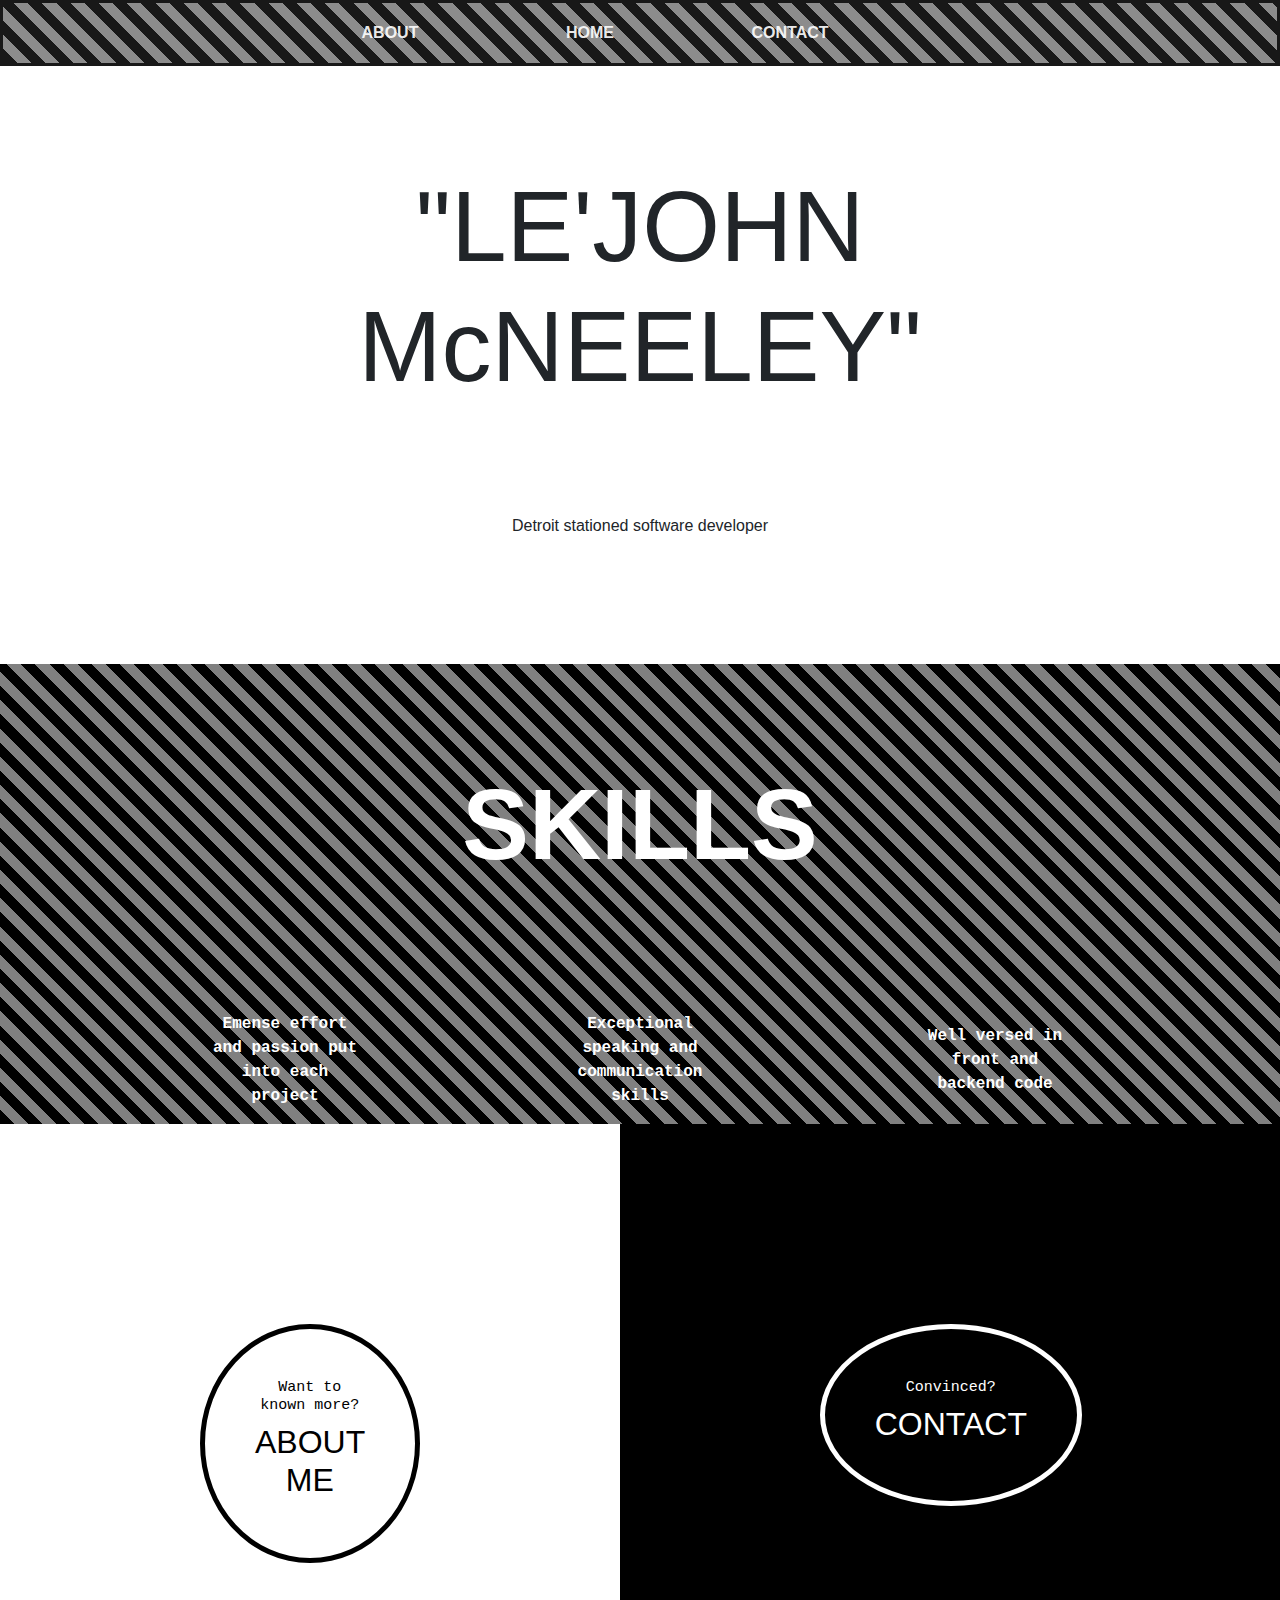
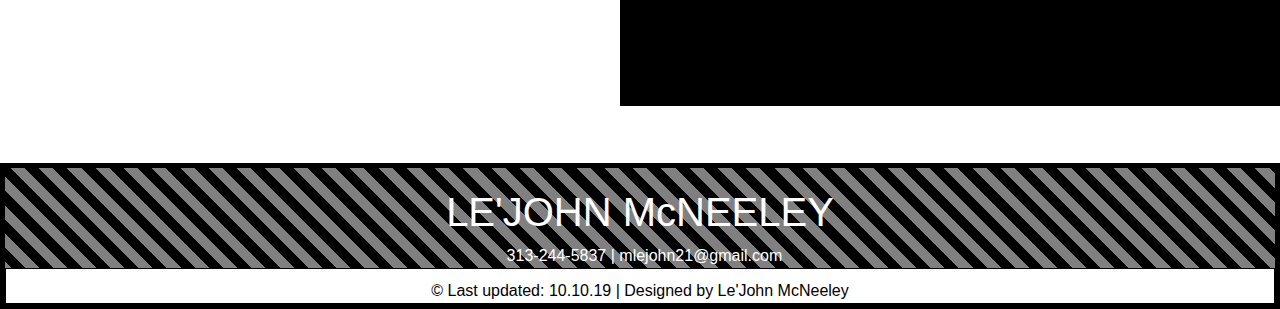
==== Pages/Html/Index.html @ 683cfdb3 "first push" ====
<!DOCTYPE html>
<html>

<head>
    <meta charset="utf-8">
    <title></title>
    <meta name="author" content="">
    <meta name="description" content="">
    <meta name="viewport" content="width=device-width, initial-scale=1">

    <link rel="stylesheet" href="https://use.fontawesome.com/releases/v5.2.0/css/all.css"
        integrity="sha384-hWVjflwFxL6sNzntih27bfxkr27PmbbK/iSvJ+a4+0owXq79v+lsFkW54bOGbiDQ" crossorigin="anonymous">
    <link href="css/normalize.css" rel="stylesheet">
    <link href="../css/index.css" rel="stylesheet">
    <link rel="stylesheet" href="https://stackpath.bootstrapcdn.com/bootstrap/4.3.1/css/bootstrap.min.css"
        integrity="sha384-ggOyR0iXCbMQv3Xipma34MD+dH/1fQ784/j6cY/iJTQUOhcWr7x9JvoRxT2MZw1T" crossorigin="anonymous">
</head>

<body>
    <!---------------- navbar----------------->
    <div class="nav-container">
        <nav class="navbar navbar-expand-lg navbar-light bg-light">
            <div class="collapse navbar-collapse" id="navbarNavAltMarkup">
                <div class="navbar-nav">
                    <a id="nav-text1" class="nav-item nav-link" href="AboutMe.html">ABOUT</a>
                    <a id="nav-text2" class="nav-item nav-link active" href="Index.html">HOME<span
                            class="sr-only">(current)</span></a>
                    <a id="nav-text3" class="nav-item nav-link" href="Contact.html">CONTACT</a>
                </div>
            </div>
        </nav>
    </div>
    <!---------------- navbar----------------->



    <section>
        <div class="container">
            <h1 class="title">"LE'JOHN McNEELEY"</h1>
            <p class="home-paragraph">Detroit stationed software developer </p>
        </div>

        <!-- icons -->
        <div class="icons">
        <a href="https://www.linkedin.com/in/lejohn-mcneeley-910022193/"><i id="linkedin" class="fab fa-linkedin"></i></a>
            <a href="https://www.facebook.com/"><i id="twitter" class="fab fa-facebook-square"></i></a>
           <a href="https://github.com/lejohnm"> <i id="github" class="fab fa-github-square"></i></a>
        </div>

        <div class="arrow-container">
            <i id="arrow-down" class="fas fa-caret-down"></i>
        </div>
    </section>


    <section class="home-scroll">
        <h1 class="title2">SKILLS</h1>
        <div class="strength-container">
            <div class="strengths-row">
                <div class="strengths">
                    <i class="fas fa-heart"></i>
                </div>
                <div class="strengths">
                    <i class="far fa-comments"></i>
                </div>
                <div class="strengths">
                    <i class="fas fa-laptop-code"></i>
                </div>
            </div>
            <div class="strengths-row">
                <p class="skill-text">Emense effort and passion put into each project</p>
                <p class="skill-text">Exceptional speaking and communication skills</p>
                <p class="skill-text">Well versed in front and backend code</p>
            </div>
        </div>
        <div class="arrow-container">
                <i id="arrow-down2" class="fas fa-caret-down"></i>
            </div>


    </section>



    <section>
        <div class="main-container">
            <div class="flex-child1">
                <div class="about-link">
                    <a href="AboutMe.html"> 
                <h3 class="more">Want to known more?</h3>
                <h2 class="more2">ABOUT ME</h2>
                </a>
            </div>
            </div>
            <div class="flex-child2">
                    <div class="contact-link">
                        <a href="Contact.html">
                            <h3 class="convince">Convinced?</h3>
                            <h2 class="more3">CONTACT</h2>
                        </a>
                            </div>
            </div>
        </div>
    

    </section>


<!--footer-->
    <div class="footer">
        <h1>
            <span class="foot-title">
                LE'JOHN McNEELEY
            </span>
        </h1>
            <span>
                <i class="phone">
                </i>
                &nbsp; 313-244-5837 | mlejohn21@gmail.com
            </span>
        <div class="footer-bottom">
            &copy; Last updated: 10.10.19 | Designed by Le'John McNeeley
        </div>
        </div>



        <script src="https://ajax.googleapis.com/ajax/libs/jquery/2.1.4/jquery.min.js"></script>
</body>
</html>
---- Pages/css/index.css ----
.nav-contaner {
    display: flex;
    opacity: 0.9;
}
.navbar {
 background: repeating-linear-gradient(
        45deg,
        black,
        black 10px,
        grey 10px,
        grey 20px
      ); 
      opacity: 0.9;
      border: 3px solid black;
}
.nav-item {
    opacity: 0.9;
margin-right: 100px;
}

#nav-text1:hover {
    opacity: 1;
    background: repeating-linear-gradient(
        45deg,
        grey,
        grey 10px,
        black 10px,
        black 20px
      ); 
    color: white;
    font-weight: bolder;
}
#nav-text2:hover {
    opacity: 1;
    background: repeating-linear-gradient(
        45deg,
        grey,
        grey 10px,
        black 10px,
        black 20px
      ); 
    color: white;
    font-weight: bolder;
}
#nav-text3:hover {
    opacity: 1;
    background: repeating-linear-gradient(
        45deg,
        grey,
        grey 10px,
        black 10px,
        black 20px
      ); 
    color: white;
    font-weight: bolder;
}

#nav-text1 {
    color: white;
    /* border: solid 1px black;
    background-color: grey; */
    padding: 10px;
    width: 100px;
    text-align: center;
 font-weight: bold;
}

#nav-text2 {
    color: white;
    /* border: solid 1px black;
    background-color: grey; */
    padding: 10px;
    width: 100px;
    text-align: center;
    font-weight: bold;
}
#nav-text3 {
    color: white;
    /* border: solid 1px black;
    background-color: grey; */
    padding: 10px;
    width: 100px;
    text-align: center;
    font-weight: bold;
   

}

.collapse {
    justify-content: center;
}

.title {
    text-align: center;
    padding: 100px;
    font-size: 100px;
    font-family: Impact, Charcoal, sans-serif;
}
.title2 {
    text-align: center;
    padding: 100px;
    font-size: 100px;
    font-family: Impact, Charcoal, sans-serif;
    color: white;
    font-weight: bolder;
}

.home-paragraph {
    text-align: center;
}

.container {
    display: flex;
    flex-direction: column;
}

.icons {
    font-size: 40pt;
    text-align: center;
    padding: 15px;
    
}

#linkedin {
    transition: transform .2s;
    padding: 20px;
}
#linkedin:hover {
    transform: scale(1.8);
    cursor: pointer;
}

#twitter {
    transition: transform .2s;
    padding: 20px;
}
#twitter:hover {
    transform: scale(1.8);
    cursor: pointer;
}

#github {
    transition: transform .2s;
    padding: 20px;
}
#github:hover {
    transform: scale(1.8);
    cursor: pointer;
}

.fa {
    padding: px;
    text-decoration-color: none;
}


.arrow-container {
display: flex;
justify-content: center;
}

#arrow-down {
    font-size: 200px;
}

#arrow-down2 {
    font-size: 200px;
    color: white;
}


section {
    width: 100%;
    display: flex;
}

.home-scroll {
    background: repeating-linear-gradient(
        45deg,
        black,
        black 10px,
        grey 10px,
        grey 20px);
}
.strength-container {
    display: flex;
    flex-direction: column;
    justify-content: center;
    align-content: center;
    margin-left: 200px;
    
}

.strengths-row {
    display: flex;
    justify-content: center;
    align-items: center;
}

.strengths {
    display: flex;
    flex-direction: row;
    justify-content: center;
    align-items: center;
    color: white; 
   font-size: 100pt;
   font-weight: bold;
   width: 155px;
   margin-right: 200px;
   margin-bottom: 20px;
   transition: transform .2s;
}
.strengths:hover {
    transform: scale(1.5);
}

.skill-text {
    max-width: 155px;
    text-align: center;
    color: white;
    font-weight: bold;
    font-size: 12pt;
    margin-right: 200px;
    font-family: OCR A Std, monospace;
}

.footer {
    color: white;
    border: solid 5px black;
    height: 100%;
  width: 100%;
  overflow: auto;
  text-align: center;
  background: repeating-linear-gradient(
    45deg,
    grey,
    grey 10px,
    black 10px,
    black 20px
  ); 
    padding-top: 20px;
    bottom: 0;
   
}

.footer-bottom {
    background-color: white;
    border: solid 1px black;
    padding-top: 10px;
    color: black;
}

.main-container {
    display: flex;
    flex-direction: row;
    height: 100%;
}

.flex-child1 {
    flex: 1;
    height: 100%;
    background-color: white;
}

.flex-child2 {
    flex: 1;
    height: 100%;
    background-color: black;
}

.about-link {
    text-align: center;
    border: solid 5px black;
    border-radius: 50%;
    padding: 50px;
    margin: 200px;
    transition: 0.5s;
}

.about-link:hover {
    border-radius: 0%;
}
.convince {
    font-size: 15px;
    font-family: OCR A Std, monospace;
    color: white;
}
.more {
    font-family: OCR A Std, monospace;
    font-size: 15px;
    text-decoration: none;
    color: black;
}
.more:hover {
    font-family: OCR A Std, monospace;
    font-size: 15px;
    text-decoration: none;
    color: black;
}

.more2 {
    color: black;
    text-decoration: none;
}
.more3 {
    color: white;
    text-decoration: none;
}
.more2:hover {
    color: black;
    text-decoration: none;
}


.contact-link {
    text-align: center;
    border: solid 5px white;
    border-radius: 50%;
    padding: 50px;
    color: white;
    margin: 200px;
    transition: 0.5s;
}

.contact-link:hover {
    
border-radius: 0%;
}
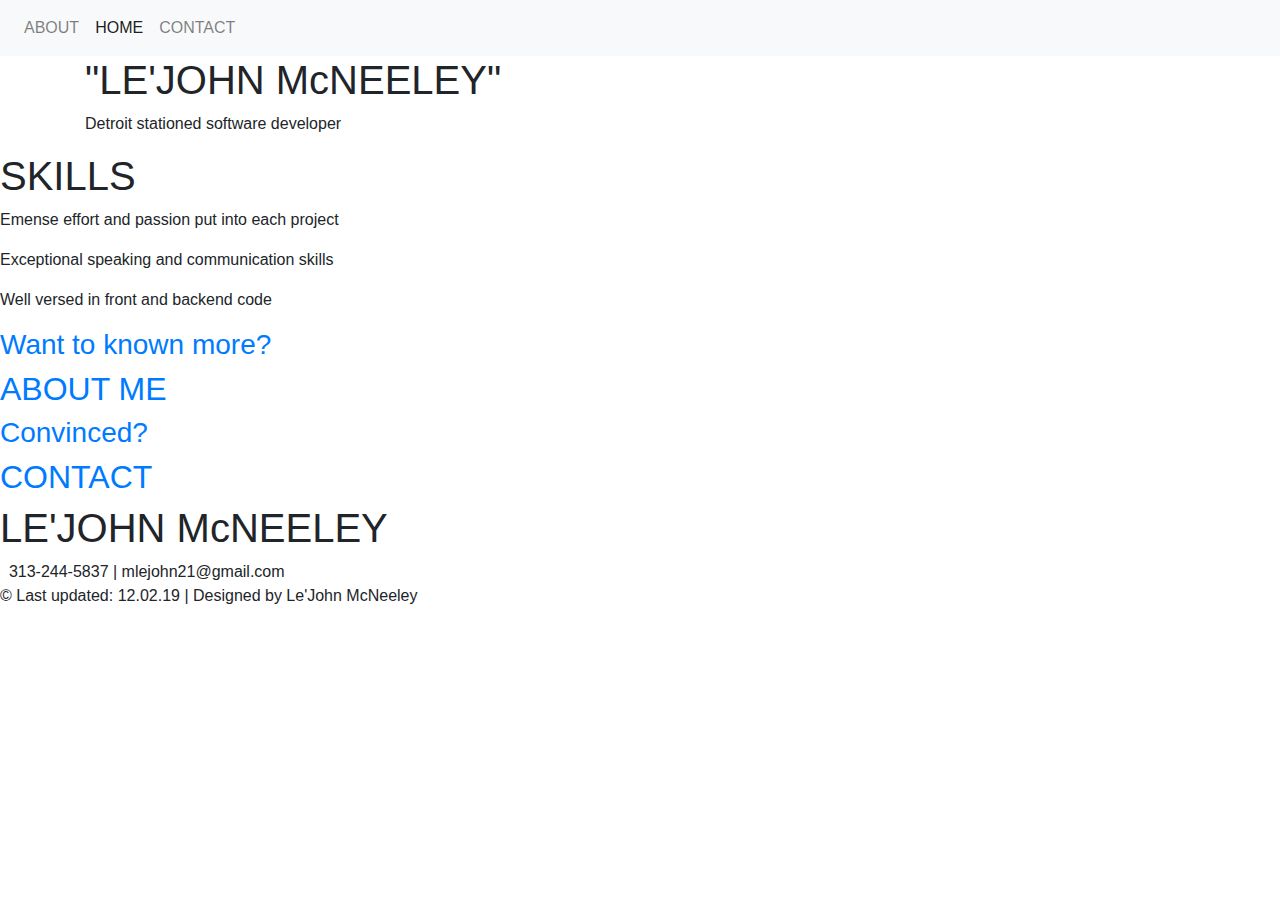
==== commit d4448923: "update" ====
--- a/Pages/Html/Index.html
+++ b/Pages/Html/Index.html
@@ -1,9 +1,9 @@
 <!DOCTYPE html>
-<html>
+<html lang="en">
 
 <head>
     <meta charset="utf-8">
-    <title></title>
+    <title>Le'John McNeeley</title>
     <meta name="author" content="">
     <meta name="description" content="">
     <meta name="viewport" content="width=device-width, initial-scale=1">
@@ -11,7 +11,7 @@
     <link rel="stylesheet" href="https://use.fontawesome.com/releases/v5.2.0/css/all.css"
         integrity="sha384-hWVjflwFxL6sNzntih27bfxkr27PmbbK/iSvJ+a4+0owXq79v+lsFkW54bOGbiDQ" crossorigin="anonymous">
     <link href="css/normalize.css" rel="stylesheet">
-    <link href="../css/index.css" rel="stylesheet">
+    <link href="./index.css" rel="stylesheet">
     <link rel="stylesheet" href="https://stackpath.bootstrapcdn.com/bootstrap/4.3.1/css/bootstrap.min.css"
         integrity="sha384-ggOyR0iXCbMQv3Xipma34MD+dH/1fQ784/j6cY/iJTQUOhcWr7x9JvoRxT2MZw1T" crossorigin="anonymous">
 </head>
@@ -119,12 +119,12 @@
                 &nbsp; 313-244-5837 | mlejohn21@gmail.com
             </span>
         <div class="footer-bottom">
-            &copy; Last updated: 10.10.19 | Designed by Le'John McNeeley
+            &copy; Last updated: 12.02.19 | Designed by Le'John McNeeley
         </div>
         </div>
 
 
 
-        <script src="https://ajax.googleapis.com/ajax/libs/jquery/2.1.4/jquery.min.js"></script>
+        <!-- <script src="https://ajax.googleapis.com/ajax/libs/jquery/2.1.4/jquery.min.js"></script> -->
 </body>
 </html>